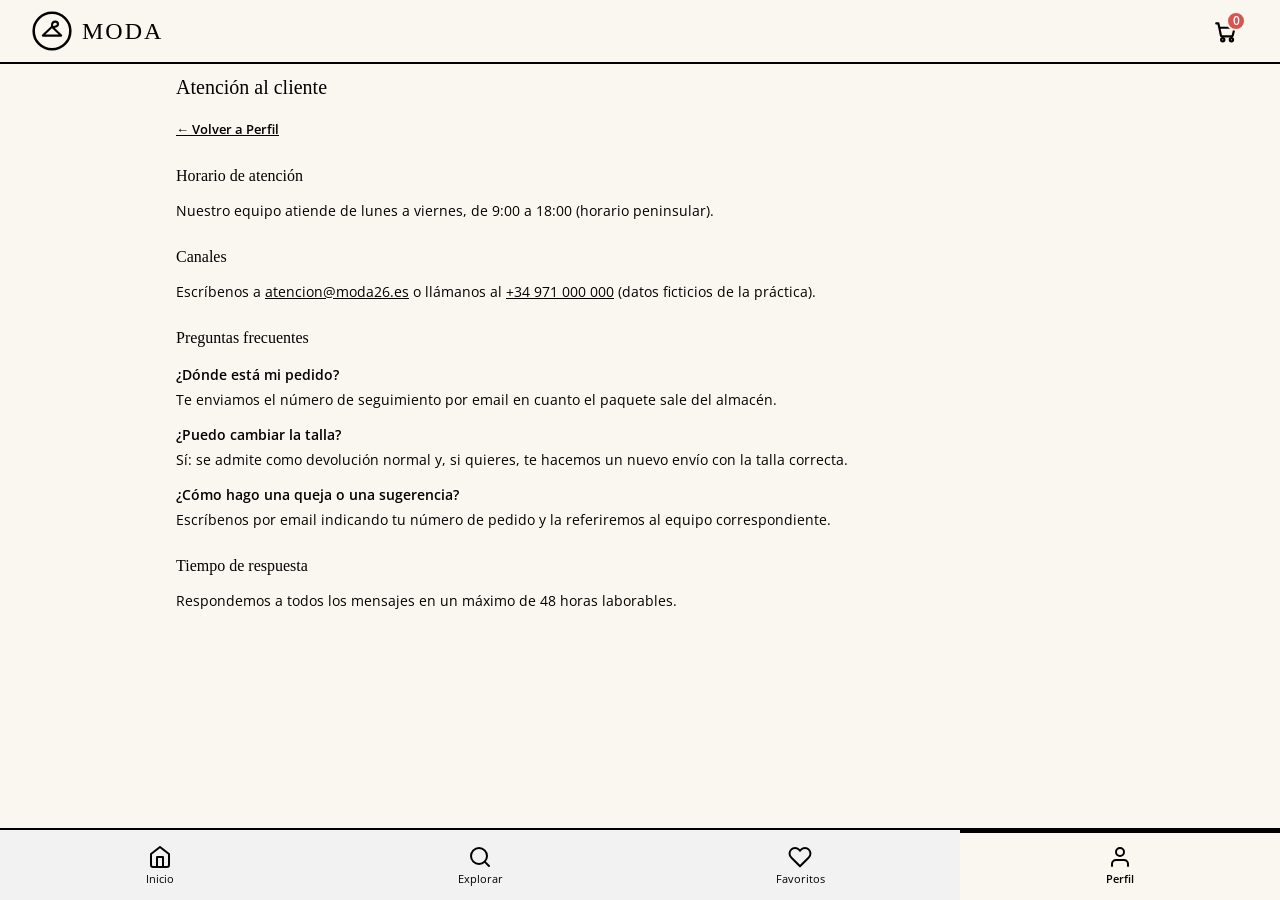
==== atencion-al-cliente.html @ 55a4dba3 "Add files via upload" ====
<!DOCTYPE html>
<html lang="es">
<head>
  <meta charset="UTF-8">
  <meta name="viewport" content="width=device-width, initial-scale=1.0">
  <meta name="description" content="Atención al cliente: horario, canales, preguntas frecuentes y tiempo de respuesta — práctica DIW UT1 PR1.">
  <title>Atención al cliente · Tienda PR1</title>
  <link rel="preconnect" href="https://fonts.googleapis.com">
  <link rel="preconnect" href="https://fonts.gstatic.com" crossorigin>
  <link href="https://fonts.googleapis.com/css2?family=Emberley&family=Open+Sans:wght@400;600&display=swap" rel="stylesheet">
  <link rel="stylesheet" href="css/base.css">
  <link rel="stylesheet" href="css/pantallas.css">
</head>
<body>
  <a class="saltar" href="#contenido">Saltar al contenido</a>

  <header class="cabecera">
    <a class="cabecera__logo" href="index.html" aria-label="MODA — ir a la portada">
      <svg class="logo__icono" viewBox="0 0 48 48" aria-hidden="true">
        <circle cx="24" cy="24" r="22" fill="#FAF6F0" stroke="#000000" stroke-width="3"></circle>
        <g fill="none" stroke="#000000" stroke-width="2.5" stroke-linecap="round" stroke-linejoin="round">
          <path d="M24 17.5c0-3 1.8-4.7 4-4.7 1.9 0 3.2 1.4 3.2 3.2 0 2.8-7.2 4.6-7.2 1.5"></path>
          <path d="M24 19 13 29.5h22L24 19z"></path>
        </g>
      </svg>
      <span class="logo__texto">MODA</span>
    </a>
    <a class="cabecera__carrito" href="carrito.html" aria-label="Ver carrito de compra">
      <svg class="cabecera__icono" viewBox="0 0 24 24" fill="none" stroke="currentColor" stroke-width="2" stroke-linecap="round" stroke-linejoin="round" aria-hidden="true">
        <circle cx="9" cy="20" r="1.5"></circle>
        <circle cx="17" cy="20" r="1.5"></circle>
        <path d="M3 5h2l2.3 11.1a1 1 0 0 0 1 .9h8.9a1 1 0 0 0 1-.8L20 9H6"></path>
      </svg>
      <span class="cabecera__badge" aria-hidden="true">0</span>
    </a>
  </header>

  <main id="contenido" class="contenedor pagina-texto">
    <h1 class="titulo-pantalla">Atención al cliente</h1>
    <a class="enlace-volver" href="perfil.html">← Volver a Perfil</a>

    <section class="bloque" aria-labelledby="horario">
      <h2 class="bloque__titulo" id="horario">Horario de atención</h2>
      <p>Nuestro equipo atiende de lunes a viernes, de 9:00 a 18:00 (horario peninsular).</p>
    </section>

    <section class="bloque" aria-labelledby="canales">
      <h2 class="bloque__titulo" id="canales">Canales</h2>
      <p>Escríbenos a <a href="mailto:atencion@moda26.es">atencion@moda26.es</a> o llámanos al <a href="tel:+34971000000">+34 971 000 000</a> (datos ficticios de la práctica).</p>
    </section>

    <section class="bloque" aria-labelledby="faq">
      <h2 class="bloque__titulo" id="faq">Preguntas frecuentes</h2>
      <dl class="faq">
        <dt>¿Dónde está mi pedido?</dt>
        <dd>Te enviamos el número de seguimiento por email en cuanto el paquete sale del almacén.</dd>
        <dt>¿Puedo cambiar la talla?</dt>
        <dd>Sí: se admite como devolución normal y, si quieres, te hacemos un nuevo envío con la talla correcta.</dd>
        <dt>¿Cómo hago una queja o una sugerencia?</dt>
        <dd>Escríbenos por email indicando tu número de pedido y la referiremos al equipo correspondiente.</dd>
      </dl>
    </section>

    <section class="bloque" aria-labelledby="respuesta">
      <h2 class="bloque__titulo" id="respuesta">Tiempo de respuesta</h2>
      <p>Respondemos a todos los mensajes en un máximo de 48 horas laborables.</p>
    </section>
  </main>

  <nav class="nav-inferior" aria-label="Navegación principal">
    <a class="nav-inferior__tab" href="index.html">
      <svg viewBox="0 0 24 24" fill="none" stroke="currentColor" stroke-width="2" stroke-linecap="round" stroke-linejoin="round" aria-hidden="true">
        <path d="M3 9l9-7 9 7v11a2 2 0 0 1-2 2H5a2 2 0 0 1-2-2z"></path>
        <polyline points="9 22 9 12 15 12 15 22"></polyline>
      </svg>
      <span>Inicio</span>
    </a>
    <a class="nav-inferior__tab" href="explorar.html">
      <svg viewBox="0 0 24 24" fill="none" stroke="currentColor" stroke-width="2" stroke-linecap="round" stroke-linejoin="round" aria-hidden="true">
        <circle cx="11" cy="11" r="8"></circle>
        <line x1="21" y1="21" x2="16.65" y2="16.65"></line>
      </svg>
      <span>Explorar</span>
    </a>
    <a class="nav-inferior__tab" href="favoritos.html">
      <svg viewBox="0 0 24 24" fill="none" stroke="currentColor" stroke-width="2" stroke-linecap="round" stroke-linejoin="round" aria-hidden="true">
        <path d="M20.84 4.61a5.5 5.5 0 0 0-7.78 0L12 5.67l-1.06-1.06a5.5 5.5 0 0 0-7.78 7.78l1.06 1.06L12 21.23l7.78-7.78 1.06-1.06a5.5 5.5 0 0 0 0-7.78z"></path>
      </svg>
      <span>Favoritos</span>
    </a>
    <a class="nav-inferior__tab" href="perfil.html" aria-current="page">
      <svg viewBox="0 0 24 24" fill="none" stroke="currentColor" stroke-width="2" stroke-linecap="round" stroke-linejoin="round" aria-hidden="true">
        <path d="M20 21v-2a4 4 0 0 0-4-4H8a4 4 0 0 0-4 4v2"></path>
        <circle cx="12" cy="7" r="4"></circle>
      </svg>
      <span>Perfil</span>
    </a>
  </nav>

  <script src="js/app.js"></script>
</body>
</html>
---- css/base.css ----
/* ==========================================================
   DIW · UT1 PR1 — Tienda online de ropa (mobile-first)
   base.css — variables, tipografía y layout común
   (cabecera fija + barra de navegación inferior)
   BEM + mobile-first · WCAG 2.1 AA
   ========================================================== */

/* ---------- Variables ---------- */
:root {
  /* Paleta */
  --negro: #000000;
  --beige: #FAF6F0;
  --gris: #F2F2F2;
  --rojo: #D9534F;

  /* Tipografías */
  --fuente-titulos: 'Emberley', cursive;
  --fuente-texto: 'Open Sans', sans-serif;

  /* Layout */
  --alto-cabecera: 64px;
  --alto-nav: 72px;
  --ancho-max: 992px;
  --radio: 12px;
}

/* ---------- Reset ---------- */
*,
*::before,
*::after {
  box-sizing: border-box;
}

[hidden] {
  display: none !important;
}

html {
  -webkit-text-size-adjust: 100%;
}

body {
  margin: 0;
  background-color: var(--beige);
  color: var(--negro);
  font-family: var(--fuente-texto);
  font-size: 14px;
  line-height: 1.5;
  /* hueco para cabecera y barra inferior (fijas) */
  padding-top: calc(var(--alto-cabecera) + 8px);
  padding-bottom: calc(var(--alto-nav) + 12px);
}

h1,
h2,
h3,
h4 {
  margin: 0;
  font-weight: 400;
  font-family: var(--fuente-titulos);
}

p {
  margin: 0;
}

img,
svg {
  display: block;
}

button {
  cursor: pointer;
  touch-action: manipulation;
}

a {
  color: inherit;
}

:focus-visible {
  outline: 3px solid var(--negro);
  outline-offset: 2px;
}

/* ---------- Utilidades ---------- */
.sr-only {
  position: absolute;
  width: 1px;
  height: 1px;
  margin: -1px;
  padding: 0;
  overflow: hidden;
  clip: rect(0, 0, 0, 0);
  white-space: nowrap;
  border: 0;
}

/* Enlace "saltar al contenido" */
.saltar {
  position: absolute;
  top: -100px;
  left: 16px;
  z-index: 100;
  padding: 10px 16px;
  background: var(--negro);
  color: var(--beige);
  text-decoration: none;
  font-weight: 600;
  border-radius: 0 0 var(--radio) var(--radio);
}

.saltar:focus {
  top: 0;
}

/* ---------- Contenedor ---------- */
.contenedor {
  width: 100%;
  max-width: var(--ancho-max);
  margin-inline: auto;
  padding: 0 16px 24px;
}

/* Título de pantalla (Emberley 20px) */
.titulo-pantalla {
  font-size: 20px;
  margin-bottom: 16px;
}

/* ---------- Cabecera fija ---------- */
.cabecera {
  position: fixed;
  top: 0;
  left: 0;
  right: 0;
  height: var(--alto-cabecera);
  z-index: 20;
  display: flex;
  align-items: center;
  justify-content: space-between;
  gap: 16px;
  padding: 0 16px;
  background-color: var(--beige);
  border-bottom: 2px solid var(--negro);
}

/* Logo de marca: insignia (SVG) + wordmark */
.cabecera__logo {
  display: inline-flex;
  align-items: center;
  gap: 10px;
  line-height: 1;
  text-decoration: none;
}

.logo__icono {
  width: 36px;
  height: 36px;
  flex: none;
}

.logo__texto {
  font-family: var(--fuente-titulos);
  font-size: 22px;
  letter-spacing: 2px;
}

/* Enlace al carrito: target táctil de 44px */
.cabecera__carrito {
  position: relative;
  display: inline-flex;
  align-items: center;
  justify-content: center;
  width: 44px;
  height: 44px;
  border-radius: 50%;
  text-decoration: none;
}

.cabecera__icono {
  width: 26px;
  height: 26px;
}

/* Badge contador (rojo, texto blanco) */
.cabecera__badge {
  position: absolute;
  top: 2px;
  right: 2px;
  min-width: 20px;
  height: 20px;
  padding: 0 4px;
  display: inline-flex;
  align-items: center;
  justify-content: center;
  background-color: var(--rojo);
  color: #ffffff;
  font-family: var(--fuente-texto);
  font-size: 12px;
  font-weight: 600;
  line-height: 1;
  border: 2px solid var(--beige);
  border-radius: 999px;
}

/* ---------- Barra inferior fija ---------- */
.nav-inferior {
  position: fixed;
  bottom: 0;
  left: 0;
  right: 0;
  height: var(--alto-nav);
  z-index: 20;
  display: grid;
  grid-template-columns: repeat(4, 1fr);
  background-color: var(--gris);
  border-top: 2px solid var(--negro);
}

.nav-inferior__tab {
  display: flex;
  flex-direction: column;
  align-items: center;
  justify-content: center;
  gap: 3px;
  min-height: 44px;
  text-decoration: none;
  font-size: 11px;
  line-height: 1.2;
  color: var(--negro);
}

.nav-inferior__tab svg {
  width: 24px;
  height: 24px;
}

/* Tab activa (aria-current="page") */
.nav-inferior__tab[aria-current="page"] {
  font-weight: 600;
  background-color: var(--beige);
  box-shadow: inset 0 3px 0 var(--negro);
}

/* ---------- Media queries de layout común ---------- */
@media (min-width: 600px) {
  .contenedor {
    padding: 0 24px 32px;
  }
}

@media (min-width: 992px) {
  /* Cabecera algo más amplia */
  .cabecera {
    padding: 0 32px;
  }

  /* Logo algo mayor */
  .logo__icono {
    width: 40px;
    height: 40px;
  }

  .logo__texto {
    font-size: 24px;
  }

  .contenedor {
    padding: 0 32px 48px;
  }
}
---- css/pantallas.css ----
/* ==========================================================
   DIW · UT1 PR1 — pantallas.css
   Componentes de cada vista + media queries (mobile-first)
   ========================================================== */

/* ---------- Imágenes de producto ---------- */
.prod__media img,
.tarjeta-fav__media img {
  width: 100%;
  height: 100%;
  object-fit: cover;
  display: block;
}

/* ---------- Banner ---------- */
.banner {
  position: relative;
  overflow: hidden;
  min-height: 180px;
  margin-bottom: 24px;
  background-color: var(--gris);
  border: 2px solid var(--negro);
  border-radius: var(--radio);
}

.banner__img {
  width: 100%;
  min-height: 180px;
  object-fit: cover;
  display: block;
}

/* Etiqueta superpuesta (fondo semitransparente para legibilidad) */
.banner__etiqueta {
  position: absolute;
  left: 50%;
  top: 50%;
  transform: translate(-50%, -50%);
  padding: 10px 18px;
  background-color: rgba(0, 0, 0, 0.6);
  color: var(--beige);
  font-family: var(--fuente-titulos);
  font-size: 20px;
  letter-spacing: 3px;
  border-radius: var(--radio);
  white-space: nowrap;
  text-align: center;
}

/* ---------- Fila de bloques (Ofertas + Productos) ---------- */
.fila-bloques {
  display: grid;
  grid-template-columns: 1fr;
  gap: 24px;
  margin-bottom: 24px;
}

.bloque__titulo {
  font-size: 16px;
  margin-bottom: 12px;
}

/* ---------- Grids de productos ---------- */
.grid-prod {
  display: grid;
  grid-template-columns: repeat(2, 1fr);
  gap: 16px 12px;
}

/* ---------- Tarjeta de producto ---------- */
.prod {
  display: flex;
  flex-direction: column;
  gap: 6px;
}

.prod__media {
  position: relative;
  aspect-ratio: 1 / 1;
  overflow: hidden;
  border: 2px solid var(--negro);
  border-radius: 8px;
  background-color: var(--gris);
}

.prod__nombre {
  font-family: var(--fuente-texto);
  font-size: 14px;
  font-weight: 600;
}

.prod__precio {
  font-size: 14px;
  font-weight: 600;
}

.prod__precio-antiguo {
  font-weight: 400;
  opacity: 0.55;
  margin-right: 6px;
}

/* Badge de descuento (rojo, texto blanco) */
.prod__badge {
  position: absolute;
  top: 8px;
  left: 8px;
  z-index: 1;
  padding: 3px 8px;
  background-color: var(--rojo);
  color: #ffffff;
  font-family: var(--fuente-texto);
  font-size: 12px;
  font-weight: 600;
  line-height: 1.2;
  border: 2px solid var(--negro);
  border-radius: 999px;
}

/* Botón de añadir (redondo, superpuesto a la foto) */
.prod__add {
  position: absolute;
  top: 8px;
  right: 8px;
  z-index: 1;
  width: 44px;
  height: 44px;
  display: flex;
  align-items: center;
  justify-content: center;
  background-color: var(--beige);
  border: 2px solid var(--negro);
  border-radius: 50%;
  color: var(--negro);
  padding: 0;
}

.prod__add svg {
  width: 20px;
  height: 20px;
}

.prod__add:hover {
  background-color: var(--gris);
}

/* Foto táctil: guardar en favoritos (Inicio y Explorar) */
.prod__media[data-fav] {
  cursor: pointer;
}

/* Badge de "en favoritos": corazón rojo en círculo beige (abajo-derecha) */
.prod__badge-fav {
  position: absolute;
  bottom: 8px;
  right: 8px;
  z-index: 1;
  width: 34px;
  height: 34px;
  display: flex;
  align-items: center;
  justify-content: center;
  background-color: var(--beige);
  border: 2px solid var(--negro);
  border-radius: 50%;
  pointer-events: none;
}

.prod__badge-fav svg {
  width: 16px;
  height: 16px;
}

/* ---------- Explorar: buscador + filtro ---------- */
.buscador {
  display: flex;
  gap: 8px;
  margin-bottom: 16px;
}

.buscador__input {
  flex: 1;
  min-width: 0;
  min-height: 44px;
  padding: 0 14px;
  background-color: var(--gris);
  border: 2px solid var(--negro);
  border-radius: var(--radio);
  font-family: var(--fuente-texto);
  font-size: 13px;
  color: var(--negro);
}

.buscador__input::placeholder {
  color: rgba(0, 0, 0, 0.6);
  letter-spacing: 1px;
}

.buscador__input:focus-visible {
  outline: 3px solid var(--negro);
  outline-offset: 2px;
}

/* Botón Filtro (Emberley 15px) */
.buscador__filtro {
  min-height: 44px;
  padding: 0 18px;
  background-color: var(--beige);
  border: 2px solid var(--negro);
  border-radius: var(--radio);
  font-family: var(--fuente-titulos);
  font-size: 15px;
  color: var(--negro);
}

.buscador__filtro:hover {
  background-color: var(--gris);
}

/* Panel de filtro (oculto por defecto) */
.panel-filtro {
  padding: 12px 16px;
  margin-bottom: 24px;
  background-color: var(--gris);
  border: 2px solid var(--negro);
  border-radius: var(--radio);
}

.panel-filtro__fieldset {
  margin: 0;
  padding: 0;
  border: 0;
}

.panel-filtro__titulo {
  font-family: var(--fuente-titulos);
  font-size: 16px;
  margin-bottom: 8px;
  padding: 0;
}

.panel-filtro__opcion {
  display: flex;
  align-items: center;
  gap: 10px;
  min-height: 44px;
  font-size: 13px;
  font-weight: 600;
}

.panel-filtro__checkbox {
  width: 20px;
  height: 20px;
  margin: 0;
  accent-color: var(--rojo);
}

/* ---------- Secciones de categorías (Explorar) ---------- */
.seccion {
  margin-bottom: 28px;
}

.seccion__titulo {
  font-size: 16px;
  margin-bottom: 12px;
}

/* ---------- Favoritos ---------- */
.fav-grid {
  list-style: none;
  margin: 0;
  padding: 0;
  display: grid;
  grid-template-columns: 1fr;
  gap: 20px;
}

.tarjeta-fav__media {
  position: relative;
  aspect-ratio: 4 / 3;
  overflow: hidden;
  border: 2px solid var(--negro);
  border-radius: 8px;
  background-color: var(--gris);
}

/* Corazón rojo relleno */
.tarjeta-fav__corazon {
  position: absolute;
  top: 12px;
  right: 12px;
  width: 44px;
  height: 44px;
  display: flex;
  align-items: center;
  justify-content: center;
  background-color: var(--beige);
  border: 2px solid var(--negro);
  border-radius: 50%;
  padding: 0;
}

.tarjeta-fav__corazon svg {
  width: 22px;
  height: 22px;
}

.tarjeta-fav__nombre {
  font-family: var(--fuente-texto);
  font-size: 14px;
  font-weight: 600;
  margin: 10px 0 2px;
}

.tarjeta-fav__precio {
  font-size: 14px;
  font-weight: 600;
}

.tarjeta-fav__acciones {
  display: flex;
  align-items: center;
  justify-content: flex-end;
  margin-top: 10px;
}

/* Botón redondo "+" */
.btn-redondo {
  width: 44px;
  height: 44px;
  display: flex;
  align-items: center;
  justify-content: center;
  background-color: var(--beige);
  border: 2px solid var(--negro);
  border-radius: 50%;
  color: var(--negro);
  padding: 0;
}

.btn-redondo svg {
  width: 20px;
  height: 20px;
}

/* ---------- Estados vacíos ---------- */
.estado-vacio {
  padding: 48px 16px;
  text-align: center;
  font-size: 14px;
}

.estado-vacio svg {
  width: 48px;
  height: 48px;
  margin: 0 auto 12px;
  opacity: 0.5;
}

.estado-vacio a {
  font-weight: 600;
}

/* ---------- Carrito ---------- */
.lista-carrito {
  list-style: none;
  margin: 0 0 24px;
  padding: 0;
  display: grid;
  gap: 12px;
}

.fila-carrito {
  display: grid;
  grid-template-columns: 72px 1fr auto;
  gap: 12px;
  align-items: center;
  padding: 12px;
  background-color: var(--gris);
  border: 2px solid var(--negro);
  border-radius: var(--radio);
}

.fila-carrito__img {
  width: 72px;
  height: 72px;
  object-fit: cover;
  background-color: var(--gris);
  border: 2px solid var(--negro);
  border-radius: 8px;
  display: block;
}

.fila-carrito__nombre {
  font-size: 14px;
  font-weight: 600;
  margin-bottom: 2px;
}

.fila-carrito__precio {
  font-size: 14px;
  margin-bottom: 10px;
}

/* Controles de cantidad */
.fila-carrito__cantidad {
  display: inline-flex;
  align-items: center;
  gap: 6px;
}

.fila-carrito__boton {
  width: 44px;
  height: 44px;
  display: flex;
  align-items: center;
  justify-content: center;
  background-color: var(--beige);
  border: 2px solid var(--negro);
  border-radius: 50%;
  font-family: var(--fuente-texto);
  font-size: 20px;
  font-weight: 600;
  line-height: 1;
  color: var(--negro);
  padding: 0;
}

.fila-carrito__num {
  min-width: 28px;
  text-align: center;
  font-size: 14px;
  font-weight: 600;
}

/* Botón X de eliminar (texto rojo) */
.fila-carrito__eliminar {
  justify-self: end;
  min-width: 44px;
  min-height: 44px;
  background: transparent;
  border: none;
  color: var(--rojo);
  font-size: 20px;
  font-weight: 700;
  line-height: 1;
  padding: 0;
}

/* Línea TOTAL (Emberley 18px, separada con borde superior) */
.total {
  display: flex;
  align-items: center;
  justify-content: space-between;
  padding: 16px 0;
  border-top: 2px solid var(--negro);
}

.total__etiqueta,
.total__valor {
  font-family: var(--fuente-titulos);
  font-size: 18px;
}

/* Botón FIN COMPRA (rojo, ancho completo, MAYÚSCULAS) */
.btn-fin {
  width: 100%;
  min-height: 48px;
  margin-top: 16px;
  background-color: var(--rojo);
  color: #ffffff;
  border: 2px solid var(--negro);
  border-radius: var(--radio);
  font-family: var(--fuente-titulos);
  font-size: 15px;
  letter-spacing: 2px;
  text-transform: uppercase;
}

.btn-fin:hover:not(:disabled) {
  filter: brightness(0.95);
}

.btn-fin:disabled {
  opacity: 0.5;
  cursor: not-allowed;
}

/* ---------- Perfil ---------- */
.avatar {
  width: 120px;
  height: 120px;
  margin: 8px auto 24px;
  display: flex;
  align-items: center;
  justify-content: center;
  background-color: var(--gris);
  border: 2px solid var(--negro);
  border-radius: 50%;
  font-family: var(--fuente-titulos);
  font-size: 16px;
  letter-spacing: 3px;
}

.btn-ancho {
  width: 100%;
  min-height: 48px;
  background-color: var(--beige);
  border: 2px solid var(--negro);
  border-radius: var(--radio);
  font-family: var(--fuente-titulos);
  font-size: 15px;
  letter-spacing: 1px;
  text-transform: uppercase;
  color: var(--negro);
}

.btn-ancho:hover {
  background-color: var(--gris);
}

/* Lista de enlaces secundarios */
.lista-links {
  margin-top: 24px;
  border: 2px solid var(--negro);
  border-radius: var(--radio);
  overflow: hidden;
  background-color: var(--gris);
}

.lista-links__item {
  display: flex;
  align-items: center;
  justify-content: space-between;
  gap: 12px;
  min-height: 48px;
  padding: 0 16px;
  text-decoration: none;
  font-size: 14px;
  border-bottom: 2px solid var(--negro);
}

.lista-links__item:last-child {
  border-bottom: 0;
}

.lista-links__item:hover {
  background-color: var(--beige);
}

.lista-links__chevron {
  width: 18px;
  height: 18px;
  flex: none;
}

/* ---------- Páginas de información (solo texto) ---------- */
.pagina-texto .bloque {
  margin-bottom: 24px;
}

/* Enlace "← Volver a Perfil" */
.enlace-volver {
  display: inline-block;
  margin-bottom: 24px;
  font-size: 13px;
  font-weight: 600;
  text-decoration: underline;
}

.enlace-volver:hover {
  color: var(--rojo);
}

/* Preguntas frecuentes (lista de definición) */
.faq dt {
  margin-top: 14px;
  font-weight: 600;
}

.faq dt:first-child {
  margin-top: 0;
}

.faq dd {
  margin: 4px 0 0;
}

/* Pasos del proceso (Devolución) */
.pasos {
  margin: 0;
  padding-left: 20px;
}

.pasos li {
  margin-bottom: 8px;
}

/* Nota al pie (Contacto) */
.nota-pie {
  margin-top: 32px;
  font-size: 12px;
  opacity: 0.7;
}

/* ---------- Media queries (mobile-first) ---------- */

/* Tablet ≥ 600px */
@media (min-width: 600px) {
  /* Bloques Ofertas/Productos en 2 columnas */
  .fila-bloques {
    grid-template-columns: 1fr 1fr;
    align-items: start;
  }

  .banner {
    min-height: 220px;
  }
}

/* Escritorio ≥ 992px */
@media (min-width: 992px) {
  /* Grids de productos a 3-4 columnas */
  .grid-prod {
    grid-template-columns: repeat(3, 1fr);
  }

  .grid-prod--ancho {
    grid-template-columns: repeat(4, 1fr);
  }

  /* Favoritos a 2 columnas */
  .fav-grid {
    grid-template-columns: repeat(2, 1fr);
  }
}
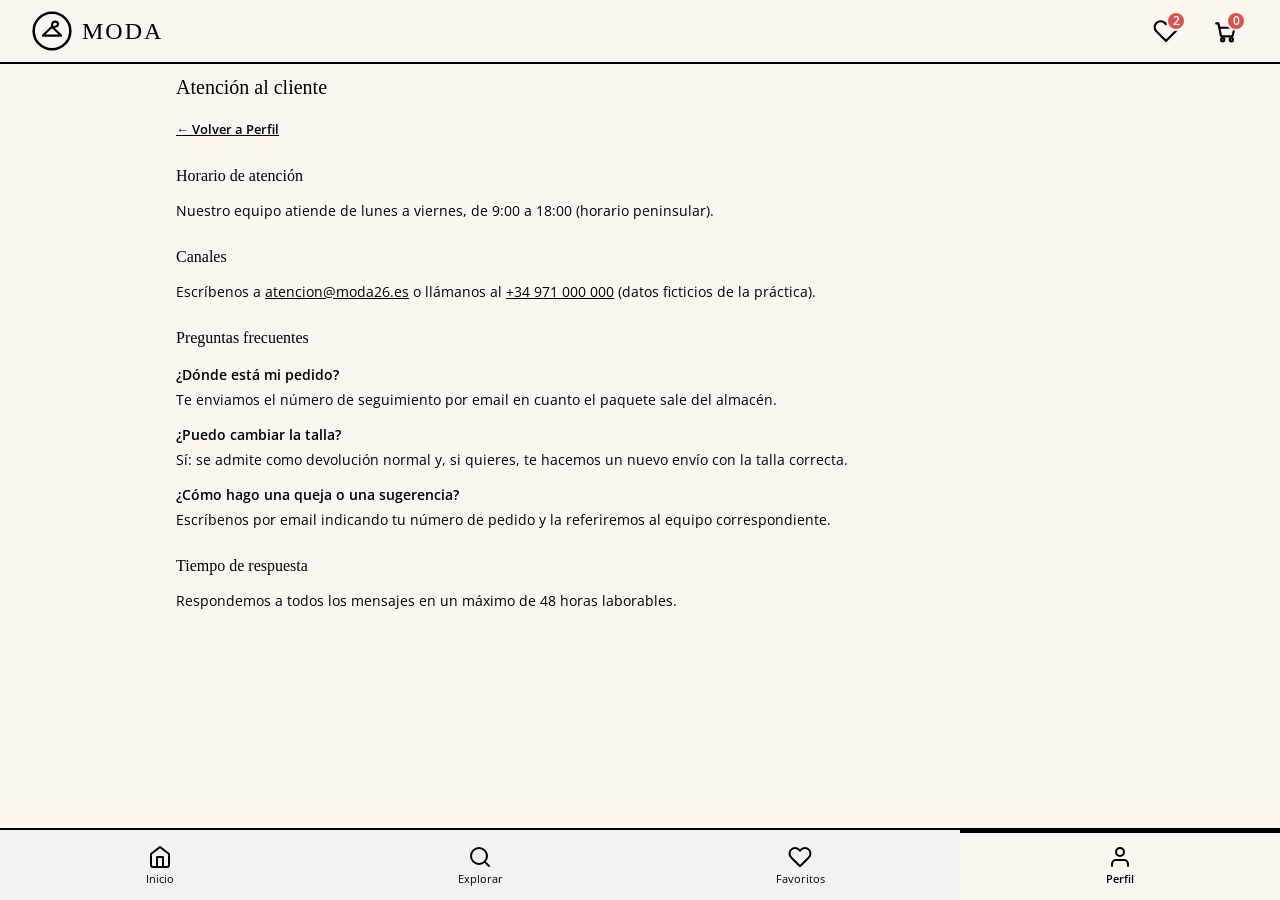
==== commit 33694908: "Add files via upload" ====
--- a/atencion-al-cliente.html
+++ b/atencion-al-cliente.html
@@ -24,6 +24,12 @@
         </g>
       </svg>
       <span class="logo__texto">MODA</span>
+    </a>
+    <a class="cabecera__fav" href="favoritos.html" aria-label="Ver favoritos">
+      <svg class="cabecera__icono" viewBox="0 0 24 24" fill="none" stroke="currentColor" stroke-width="2" stroke-linecap="round" stroke-linejoin="round" aria-hidden="true">
+        <path d="M20.84 4.61a5.5 5.5 0 0 0-7.78 0L12 5.67l-1.06-1.06a5.5 5.5 0 0 0-7.78 7.78l1.06 1.06L12 21.23l7.78-7.78 1.06-1.06a5.5 5.5 0 0 0 0-7.78z"></path>
+      </svg>
+      <span class="cabecera__badge" aria-hidden="true">0</span>
     </a>
     <a class="cabecera__carrito" href="carrito.html" aria-label="Ver carrito de compra">
       <svg class="cabecera__icono" viewBox="0 0 24 24" fill="none" stroke="currentColor" stroke-width="2" stroke-linecap="round" stroke-linejoin="round" aria-hidden="true">
--- a/css/base.css
+++ b/css/base.css
@@ -166,8 +166,9 @@
   letter-spacing: 2px;
 }
 
-/* Enlace al carrito: target táctil de 44px */
-.cabecera__carrito {
+/* Enlaces a carrito y favoritos: target táctil de 44px */
+.cabecera__carrito,
+.cabecera__fav {
   position: relative;
   display: inline-flex;
   align-items: center;
@@ -176,6 +177,11 @@
   height: 44px;
   border-radius: 50%;
   text-decoration: none;
+}
+
+/* El corazón se agrupa junto al carrito (a su izquierda) */
+.cabecera__fav {
+  margin-left: auto;
 }
 
 .cabecera__icono {
--- a/css/pantallas.css
+++ b/css/pantallas.css
@@ -117,10 +117,10 @@
   border-radius: 999px;
 }
 
-/* Botón de añadir (redondo, superpuesto a la foto) */
+/* Botón de añadir (redondo, superpuesto a la foto; bajo el corazón) */
 .prod__add {
   position: absolute;
-  top: 8px;
+  top: 60px;
   right: 8px;
   z-index: 1;
   width: 44px;
@@ -144,31 +144,43 @@
   background-color: var(--gris);
 }
 
-/* Foto táctil: guardar en favoritos (Inicio y Explorar) */
-.prod__media[data-fav] {
+/* Precio final de oferta: rojo y negrita (solo artículos en oferta) */
+.prod__precio-final {
+  color: var(--rojo);
+  font-weight: 600;
+}
+
+/* Botón de favorito (corazón, arriba-derecha de la foto) */
+.prod__fav {
+  position: absolute;
+  top: 8px;
+  right: 8px;
+  z-index: 2;
+  width: 44px;
+  height: 44px;
+  display: flex;
+  align-items: center;
+  justify-content: center;
+  background-color: var(--beige);
+  border: 2px solid var(--negro);
+  border-radius: 50%;
+  color: var(--negro);
+  padding: 0;
   cursor: pointer;
 }
 
-/* Badge de "en favoritos": corazón rojo en círculo beige (abajo-derecha) */
-.prod__badge-fav {
-  position: absolute;
-  bottom: 8px;
-  right: 8px;
-  z-index: 1;
-  width: 34px;
-  height: 34px;
-  display: flex;
-  align-items: center;
-  justify-content: center;
-  background-color: var(--beige);
-  border: 2px solid var(--negro);
-  border-radius: 50%;
-  pointer-events: none;
-}
-
-.prod__badge-fav svg {
-  width: 16px;
-  height: 16px;
+.prod__fav svg {
+  width: 20px;
+  height: 20px;
+}
+
+.prod__fav:hover {
+  background-color: var(--gris);
+}
+
+/* Estado activo: corazón relleno rojo */
+.prod__fav.is-fav svg {
+  fill: var(--rojo);
 }
 
 /* ---------- Explorar: buscador + filtro ---------- */
